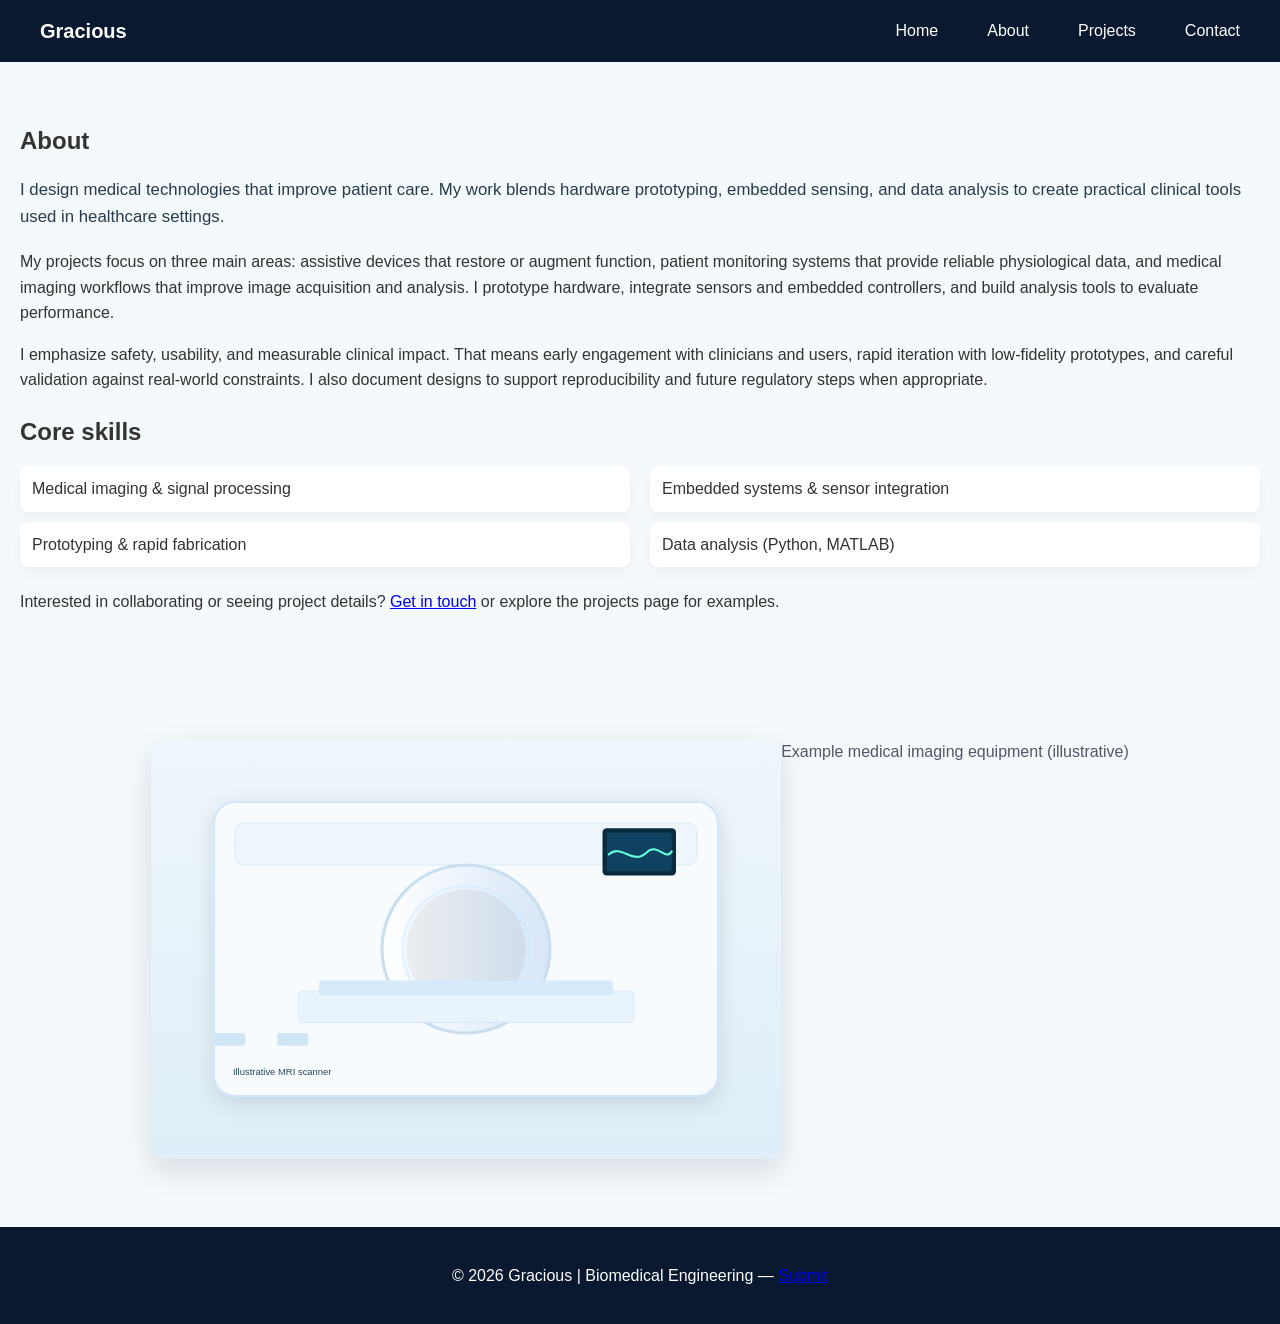
==== biomed eng porfolio/about.html @ 2552b931 "Add files via upload" ====
<!doctype html>
<html lang="en">
<head>
    <meta charset="utf-8">
    <meta name="viewport" content="width=device-width,initial-scale=1">
    <meta name="description" content="About — Biomedical Engineering portfolio and skills.">
    <title>About | Biomedical Engineering Portfolio</title>
    <link rel="icon" href="images/prosthetic.jpg">
    <link rel="stylesheet" href="style.css">
    <meta name="theme-color" content="#0A192F">
</head>
<body>

    <a class="skip-link" href="#main-content">Skip to main content</a>

    <nav>
        <input id="nav-toggle" class="nav-toggle-checkbox" type="checkbox" aria-hidden="true">
        <label for="nav-toggle" class="nav-toggle-label" aria-hidden="true">☰</label>
        <div class="logo">Gracious</div>
        <ul class="nav-menu">
            <li><a href="index.html">Home</a></li>
            <li><a href="about.html" aria-current="page">About</a></li>
            <li><a href="projects.html">Projects</a></li>
            <li><a href="contact.html">Contact</a></li>
        </ul>
    </nav>

    <main id="main-content">
        <article class="about-section">
            <div class="about-grid">
                        <div class="about-content">
                            <h1>About</h1>

                            <p class="lead">I design medical technologies that improve patient care. My work blends hardware prototyping, embedded sensing, and data analysis to create practical clinical tools used in healthcare settings.</p>

                            <p>My projects focus on three main areas: assistive devices that restore or augment function, patient monitoring systems that provide reliable physiological data, and medical imaging workflows that improve image acquisition and analysis. I prototype hardware, integrate sensors and embedded controllers, and build analysis tools to evaluate performance.</p>

                            <p>I emphasize safety, usability, and measurable clinical impact. That means early engagement with clinicians and users, rapid iteration with low-fidelity prototypes, and careful validation against real-world constraints. I also document designs to support reproducibility and future regulatory steps when appropriate.</p>

                            <h2>Core skills</h2>
                            <ul class="skills-list" aria-label="Core skills">
                                <li>Medical imaging & signal processing</li>
                                <li>Embedded systems & sensor integration</li>
                                <li>Prototyping & rapid fabrication</li>
                                <li>Data analysis (Python, MATLAB)</li>
                            </ul>

                            <p>Interested in collaborating or seeing project details? <a href="contact.html">Get in touch</a> or explore the projects page for examples.</p>
                        </div>

            </div>
        </article>

        <figure class="about-figure bottom-figure">
            <a href="#lb-mri"><img class="about-image" src="images/mri.svg" alt="MRI machine" loading="lazy"></a>
            <figcaption>Example medical imaging equipment (illustrative)</figcaption>
        </figure>
            </div>
    </main>

        <footer class="site-footer">
            <div class="container">
                <p>&copy; 2026 Gracious | Biomedical Engineering — <a href="README.md">Submit</a></p>
            </div>
        </footer>

    <!-- CSS-only lightbox target for About page image -->
    <div id="lb-mri" class="lightbox">
        <div class="lightbox-inner">
            <a class="lightbox-close" href="#">✕</a>
            <img class="lightbox-img" src="images/mri.svg" alt="MRI Scanner — illustrative">
        </div>
    </div>

</body>
</html>
---- biomed eng porfolio/style.css ----
/* ===== GENERAL ===== */
body {
    margin: 0;
    font-family: 'Segoe UI', Arial, sans-serif;
    background-color: #F4F9FC;
    color: #333;
    line-height: 1.6;
}

:root {
    --bg: #F4F9FC;
    --text: #0f1724;
    --muted: #556074;
    --accent: #64FFDA;
    --brand-dark: #0A192F;
    --card-bg: #ffffff;
    --container-width: 1100px;
}

h1, h2, h3 {
    margin-bottom: 15px;
}

section {
    padding: 60px 20px;
    text-align: center;
}

/* ===== NAVIGATION ===== */
nav {
    background-color: #0A192F;
    color: white;
    display: flex;
    justify-content: space-between;
    align-items: center;
    padding: 15px 40px;
    position: sticky;
    top: 0;
}

.skip-link {
    position: absolute;
    top: -40px;
    left: 8px;
    background: var(--brand-dark);
    color: var(--accent);
    padding: 8px 12px;
    border-radius: 6px;
    z-index: 2200;
    transition: top 180ms ease;
}
.skip-link:focus {
    top: 8px;
}

.logo {
    font-size: 20px;
    font-weight: bold;
}

nav ul {
    list-style: none;
    margin: 0;
    padding: 0;
}

nav ul li {
    display: inline;
    margin-left: 25px;
}

nav ul li a {
    color: white;
    text-decoration: none;
    font-weight: 500;
    transition: 0.3s;
}

nav ul li a:hover {
    color: #64FFDA;
}

/* ===== HERO SECTION ===== */
.hero {
    background: linear-gradient(rgba(10,25,47,0.8), rgba(10,25,47,0.8)),
                url("images/lab.svg") no-repeat center/cover;
    color: white;
    padding: 100px 20px;
}

/* responsive navigation: small screens */
.nav-toggle-checkbox {
    position: absolute;
    left: -9999px;
}

.nav-toggle-label {
    display: none;
    background: transparent;
    border: 1px solid rgba(255,255,255,0.06);
    color: var(--accent);
    padding: 8px 10px;
    border-radius: 8px;
    font-size: 20px;
    cursor: pointer;
}

.nav-menu {
    display: flex;
    gap: 24px;
    align-items: center;
}

@media (max-width: 768px) {
    .nav-toggle-label { display: inline-block; }
    .nav-menu { display: none; width: 100%; text-align: center; margin-top: 10px; flex-direction: column; }
    .nav-menu li { display: block; margin: 10px 0; }
    nav { padding: 12px 18px; }
    /* when checkbox is checked, show menu */
    .nav-toggle-checkbox:checked + .nav-toggle-label + .logo + .nav-menu { display: flex; }
}

.hero h1 {
    font-size: 40px;
}

.btn {
    display: inline-block;
    margin-top: 20px;
    padding: 12px 25px;
    background-color: #64FFDA;
    color: #0A192F;
    text-decoration: none;
    border-radius: 6px;
    font-weight: bold;
    transition: 0.3s;
}

.btn { cursor: pointer; }

.btn:hover {
    background-color: white;
}

/* ===== INTRO SECTION ===== */
.intro {
    display: flex;
    align-items: center;
    justify-content: center;
    gap: 50px;
    padding: 60px;
    flex-wrap: wrap;
}

.intro img {
    width: 400px;
    max-width: 90%;
    border-radius: 12px;
    box-shadow: 0 4px 15px rgba(0,0,0,0.1);
}

/* ===== ABOUT SECTION ===== */
.about-section {
    /* flow naturally full-width; paragraphs expand edge-to-edge */
    padding: 60px 20px;
    width: 100%;
    box-sizing: border-box;
    background: none;
    min-height: auto;
}

.about-grid {
    /* single-column stack: text spans full width of the page */
    display: grid;
    grid-template-columns: 1fr;
    gap: 24px;
    align-items: start;
    max-width: none;
    margin: 0;
    text-align: left;
}

.about-content h1 {
    margin-top: 0;
}

.lead {
    font-size: 1.05rem;
    color: #2a3b4a;
    margin-bottom: 18px;
}

.skills-list {
    list-style: none;
    padding: 0;
    display: grid;
    grid-template-columns: repeat(2, minmax(0,1fr));
    gap: 10px 20px;
    margin: 14px 0 22px 0;
}

.skills-list li {
    background: #fff;
    padding: 10px 12px;
    border-radius: 8px;
    box-shadow: 0 6px 12px rgba(2,6,23,0.04);
}

.about-figure {
    margin: 0;
    text-align: center;
    color: #556;
}

.about-image {
    width: 100%;
    height: auto;
    max-height: 420px;
    object-fit: cover;
    border-radius: 12px;
    box-shadow: 0 12px 30px rgba(8,20,40,0.12);
}

@media (max-width: 900px) {
    .about-grid { grid-template-columns: 1fr; }
    .about-figure { order: -1; margin-bottom: 18px; }
    /* On small screens, let the section flow naturally */
    .about-section { padding-top: 40px; padding-bottom: 40px; }
    .about-grid { align-items: start; }
}

/* place the figure below the content and center the image */
.about-figure {
    width: 100%;
    display: flex;
    justify-content: center;
    margin: 36px 0 60px 0;
    text-align: center;
}

.about-figure .about-image {
    width: 100%;
    max-width: 980px;
    height: auto;
    border-radius: 12px;
}

/* if we added a special bottom-figure class, keep any extra spacing */
.bottom-figure { margin-top: 48px; }

/* contact status styling */
.contact-status { font-size: 0.98rem; color: var(--muted); }
.contact-status a { color: var(--brand-dark); text-decoration: underline; }

/* ===== CARDS ===== */
.cards {
    display: flex;
    justify-content: center;
    flex-wrap: wrap;
    gap: 25px;
    margin-top: 30px;
}

.container {
    max-width: var(--container-width);
    margin: 0 auto;
    padding: 0 20px;
}

.card {
    background-color: white;
    padding: 25px;
    width: 260px;
    border-radius: 12px;
    box-shadow: 0 6px 15px rgba(0,0,0,0.08);
    transition: transform 0.3s ease;
}

.card:hover {
    transform: translateY(-8px);
}

.card img {
    width: 100%;
    border-radius: 10px;
    margin-bottom: 15px;
}

/* ===== IMAGE GALLERY / REALISTIC PHOTO EFFECTS ===== */
.card-images {
    display: grid;
    grid-template-columns: 1fr 1fr;
    gap: 12px;
    margin-bottom: 12px;
}

.card-images img {
    width: 100%;
    height: 160px; /* consistent thumbnail height */
    object-fit: cover; /* crop to fill while preserving aspect */
    border-radius: 10px;
    display: block;
    background-color: #f2f4f6; /* neutral behind transparent SVGs */
    box-shadow: 0 10px 30px rgba(8,20,40,0.12), inset 0 -3px 8px rgba(0,0,0,0.04);
    transition: transform 320ms cubic-bezier(.2,.8,.2,1), filter 320ms ease, box-shadow 320ms ease;
    filter: saturate(1.02) contrast(1.03) brightness(0.99);
}

.card-images img:hover {
    transform: translateY(-6px) scale(1.03);
    filter: saturate(1.08) contrast(1.06) brightness(1.02);
    box-shadow: 0 18px 40px rgba(8,20,40,0.18), inset 0 -4px 10px rgba(0,0,0,0.05);
}

/* make thumbnails clearly clickable */
.card-images img {
    cursor: pointer;
}

/* ===== LIGHTBOX / MODAL (CSS only using :target) ===== */
.lightbox {
    position: fixed;
    inset: 0;
    display: none;
    align-items: center;
    justify-content: center;
    background: rgba(8,12,20,0.85);
    z-index: 1200;
}

.lightbox:target {
    display: flex;
}

.lightbox-inner {
    max-width: 95vw;
    max-height: 92vh;
    display: flex;
    align-items: center;
    justify-content: center;
    position: relative;
}

.lightbox-img {
    max-width: 100%;
    max-height: 100%;
    border-radius: 8px;
    box-shadow: 0 30px 80px rgba(2,6,23,0.6);
    background: #fff;
}

.lightbox-close {
    position: absolute;
    top: -18px;
    right: -18px;
    display: inline-flex;
    align-items: center;
    justify-content: center;
    background: #111;
    color: #fff;
    width: 40px;
    height: 40px;
    border-radius: 50%;
    text-decoration: none;
    font-size: 22px;
    line-height: 1;
    box-shadow: 0 6px 18px rgba(0,0,0,0.35);
}

@media (max-width: 600px) {
    .lightbox-inner { max-height: 88vh; }
}

/* subtle framing for the first image to give a more photographic look */
.card-images img:first-child {
    border-top-right-radius: 8px;
}

@media (max-width: 600px) {
    .card-images {
        grid-template-columns: 1fr; /* stack images on small screens */
    }

    .card-images img {
        height: 220px; /* larger vertical preview when stacked */
    }
}

/* ===== CONTACT FORM ===== */
form input, 
form textarea {
    width: 70%;
    max-width: 500px;
    padding: 12px;
    margin-bottom: 15px;
    border: 1px solid #ccc;
    border-radius: 6px;
}

form textarea {
    height: 120px;
}

button {
    padding: 12px 25px;
    background-color: #0A192F;
    color: white;
    border: none;
    border-radius: 6px;
    cursor: pointer;
    transition: 0.3s;
}

button:hover {
    background-color: #64FFDA;
    color: #0A192F;
}

/* ===== FOOTER ===== */
footer {
    background-color: #0A192F;
    color: white;
    text-align: center;
    padding: 20px;
    margin-top: 40px;
}

/* ===== RESPONSIVE DESIGN ===== */
@media (max-width: 768px) {
    nav {
        flex-direction: column;
        text-align: center;
    }

    nav ul li {
        display: block;
        margin: 10px 0;
    }

    .intro {
        flex-direction: column;
        text-align: center;
    }

    .hero h1 {
        font-size: 28px;
    }
}
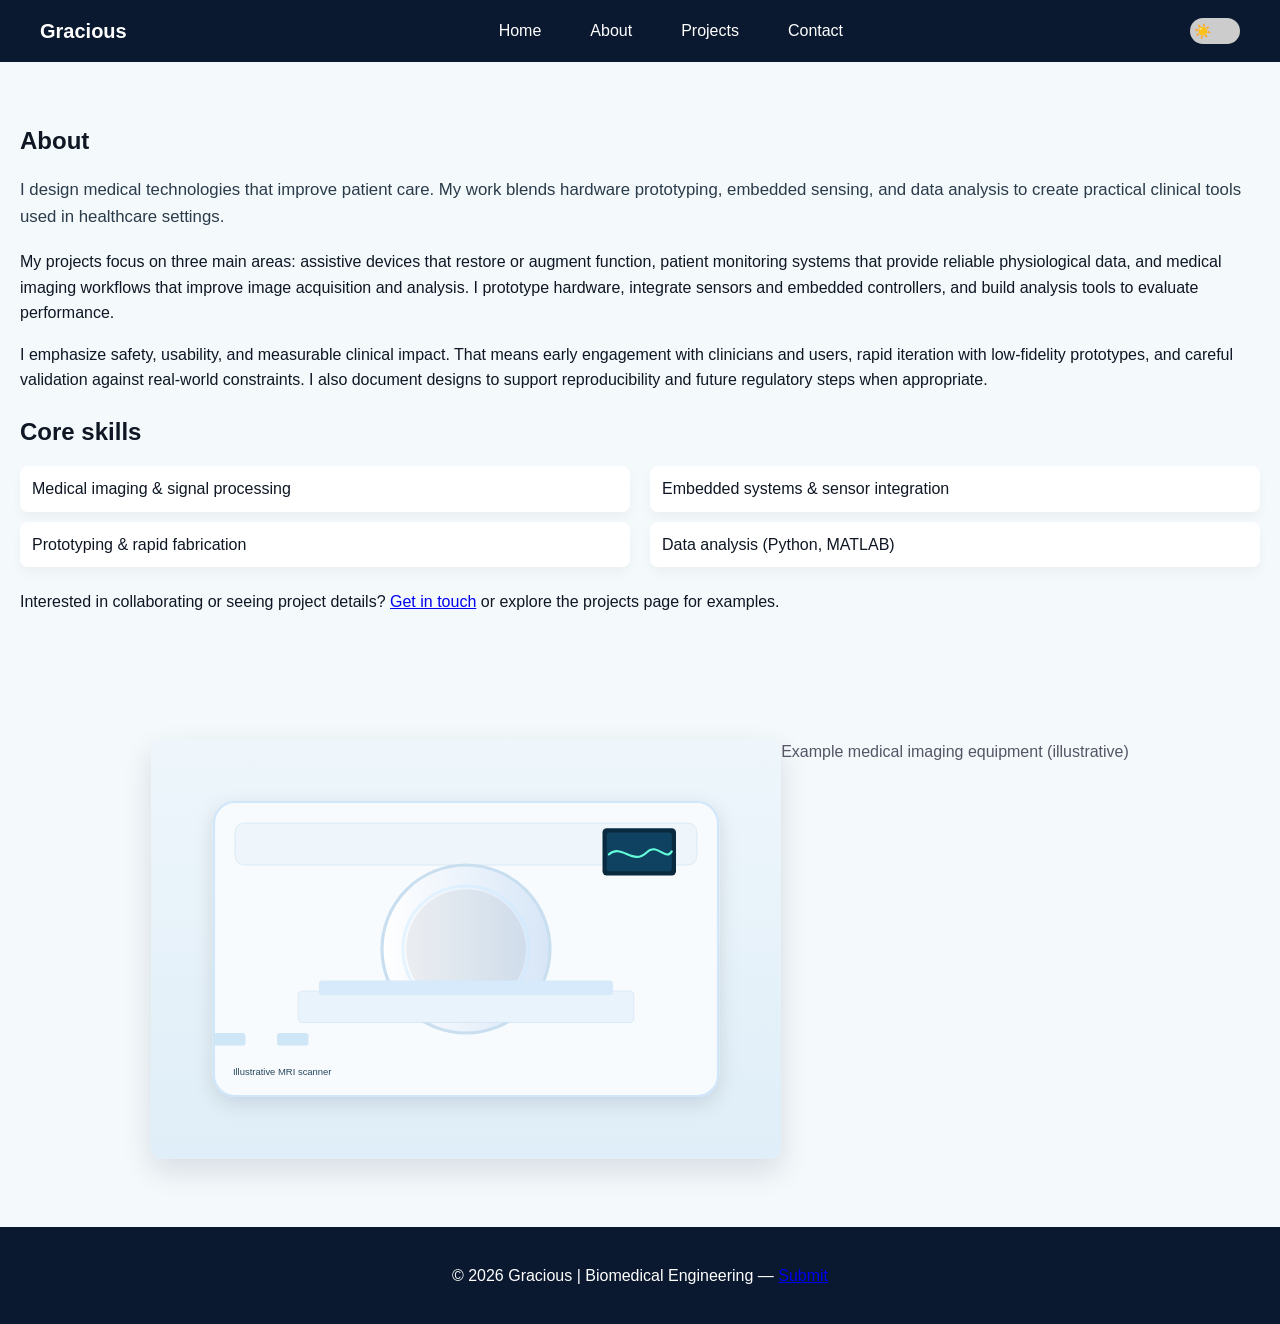
==== commit fd92aaf1: "Add files via upload" ====
--- a/biomed eng porfolio/about.html
+++ b/biomed eng porfolio/about.html
@@ -23,6 +23,10 @@
             <li><a href="projects.html">Projects</a></li>
             <li><a href="contact.html">Contact</a></li>
         </ul>
+        <div class="theme-toggle-container">
+            <input id="theme-toggle" class="theme-toggle-checkbox" type="checkbox" aria-label="Toggle dark mode">
+            <label for="theme-toggle" class="theme-toggle-label"></label>
+        </div>
     </nav>
 
     <main id="main-content">
@@ -72,5 +76,7 @@
         </div>
     </div>
 
+<script src="script.js"></script>
+
 </body>
 </html>
--- a/biomed eng porfolio/style.css
+++ b/biomed eng porfolio/style.css
@@ -2,9 +2,10 @@
 body {
     margin: 0;
     font-family: 'Segoe UI', Arial, sans-serif;
-    background-color: #F4F9FC;
-    color: #333;
+    background-color: var(--bg);
+    color: var(--text);
     line-height: 1.6;
+    transition: background-color 300ms ease, color 300ms ease;
 }
 
 :root {
@@ -17,6 +18,15 @@
     --container-width: 1100px;
 }
 
+html[data-theme="dark"] {
+    --bg: #0A192F;
+    --text: #E6F7FF;
+    --muted: #A9C5DB;
+    --accent: #64FFDA;
+    --brand-dark: #1A2B47;
+    --card-bg: #1A2B47;
+}
+
 h1, h2, h3 {
     margin-bottom: 15px;
 }
@@ -28,7 +38,7 @@
 
 /* ===== NAVIGATION ===== */
 nav {
-    background-color: #0A192F;
+    background-color: var(--brand-dark);
     color: white;
     display: flex;
     justify-content: space-between;
@@ -36,6 +46,7 @@
     padding: 15px 40px;
     position: sticky;
     top: 0;
+    transition: background-color 300ms ease;
 }
 
 .skip-link {
@@ -118,6 +129,9 @@
     nav { padding: 12px 18px; }
     /* when checkbox is checked, show menu */
     .nav-toggle-checkbox:checked + .nav-toggle-label + .logo + .nav-menu { display: flex; }
+    
+    /* Hide theme toggle on small screens, keep as overlay above nav if needed */
+    .theme-toggle-container { position: absolute; right: 15px; top: 15px; }
 }
 
 .hero h1 {
@@ -150,6 +164,10 @@
     gap: 50px;
     padding: 60px;
     flex-wrap: wrap;
+}
+
+.intro h2 {
+    transition: opacity 150ms ease;
 }
 
 .intro img {
@@ -393,36 +411,115 @@
     max-width: 500px;
     padding: 12px;
     margin-bottom: 15px;
-    border: 1px solid #ccc;
+    border: 2px solid #e5e7eb;
     border-radius: 6px;
+    font-family: inherit;
+    background-color: white;
+    color: #1f2937;
+    transition: all 200ms ease;
+}
+
+form input:focus, 
+form textarea:focus {
+    outline: none;
+    border-color: var(--accent);
+    box-shadow: 0 0 0 3px rgba(100, 255, 218, 0.1);
+}
+
+form input.input-error,
+form textarea.input-error {
+    border-color: #ef4444;
+    background-color: rgba(239, 68, 68, 0.05);
+    animation: shake 300ms ease;
+}
+
+form input.input-error:focus,
+form textarea.input-error:focus {
+    box-shadow: 0 0 0 3px rgba(239, 68, 68, 0.1);
+}
+
+@keyframes shake {
+    0%, 100% { transform: translateX(0); }
+    25% { transform: translateX(-5px); }
+    75% { transform: translateX(5px); }
 }
 
 form textarea {
     height: 120px;
+    resize: vertical;
+    min-height: 80px;
+}
+
+form input::placeholder,
+form textarea::placeholder {
+    color: #9ca3af;
 }
 
 button {
     padding: 12px 25px;
-    background-color: #0A192F;
+    background-color: var(--brand-dark);
     color: white;
     border: none;
     border-radius: 6px;
     cursor: pointer;
-    transition: 0.3s;
-}
-
-button:hover {
-    background-color: #64FFDA;
-    color: #0A192F;
+    transition: all 200ms ease;
+    position: relative;
+    overflow: hidden;
+    font-weight: 600;
+    font-size: 14px;
+}
+
+button:hover:not(:disabled) {
+    transform: translateY(-2px);
+    box-shadow: 0 4px 12px rgba(0, 0, 0, 0.15);
+    background-color: #1a2b47;
+}
+
+button:active:not(:disabled) {
+    transform: translateY(0);
+}
+
+button:disabled {
+    opacity: 0.6;
+    cursor: not-allowed;
+}
+
+button:focus-visible {
+    outline: 2px solid var(--accent);
+    outline-offset: 2px;
+}
+
+html[data-theme="dark"] button {
+    background-color: var(--accent);
+    color: var(--brand-dark);
+}
+
+html[data-theme="dark"] button:hover:not(:disabled) {
+    background-color: white;
+}
+
+html[data-theme="dark"] button:active:not(:disabled) {
+    background-color: #f0f0f0;
+}
+
+/* ===== FORM LABELS ===== */
+form label {
+    display: block;
+    margin-bottom: 6px;
+    font-weight: 600;
+    color: var(--text);
+    font-size: 14px;
+    transition: color 200ms ease;
 }
 
 /* ===== FOOTER ===== */
 footer {
-    background-color: #0A192F;
+    background-color: var(--brand-dark);
     color: white;
     text-align: center;
     padding: 20px;
     margin-top: 40px;
+    transition: background-color 300ms ease;
 }
 
 /* ===== RESPONSIVE DESIGN ===== */
@@ -445,4 +542,364 @@
     .hero h1 {
         font-size: 28px;
     }
+}
+
+/* ===== THEME TOGGLE BUTTON ===== */
+.theme-toggle-container {
+    display: flex;
+    align-items: center;
+    gap: 10px;
+}
+
+.theme-toggle-checkbox {
+    display: none;
+}
+
+.theme-toggle-label {
+    display: inline-flex;
+    align-items: center;
+    justify-content: center;
+    width: 50px;
+    height: 26px;
+    background-color: #ccc;
+    border-radius: 13px;
+    cursor: pointer;
+    position: relative;
+    transition: background-color 300ms ease;
+}
+
+html[data-theme="dark"] .theme-toggle-label {
+    background-color: var(--accent);
+}
+
+.theme-toggle-label::after {
+    content: '☀️';
+    position: absolute;
+    left: 4px;
+    font-size: 14px;
+    transition: left 300ms ease;
+}
+
+.theme-toggle-checkbox:checked + .theme-toggle-label::after {
+    content: '🌙';
+    left: 24px;
+}
+
+/* ===== HERO HIGHLIGHT DEMO ===== */
+.hero-highlight {
+    background: linear-gradient(135deg, rgba(100, 255, 218, 0.2), rgba(10, 25, 47, 0.85)),
+                url("images/lab.svg") no-repeat center/cover !important;
+    filter: brightness(1.15) saturate(1.25);
+    animation: highlight-pulse 600ms cubic-bezier(0.34, 1.56, 0.64, 1);
+}
+
+@keyframes highlight-pulse {
+    0% {
+        filter: brightness(1) saturate(1);
+    }
+    50% {
+        filter: brightness(1.3) saturate(1.5);
+    }
+    100% {
+        filter: brightness(1.15) saturate(1.25);
+    }
+}
+
+/* ===== DARK MODE SPECIFIC STYLES ===== */
+html[data-theme="dark"] .card {
+    background-color: var(--card-bg);
+    border: 1px solid rgba(100, 255, 218, 0.1);
+    box-shadow: 0 6px 15px rgba(0,0,0,0.3);
+}
+
+html[data-theme="dark"] .skills-list li {
+    background: var(--card-bg);
+    color: var(--text);
+    border: 1px solid rgba(100, 255, 218, 0.1);
+}
+
+html[data-theme="dark"] .lead {
+    color: var(--muted);
+}
+
+html[data-theme="dark"] label {
+    color: var(--text);
+}
+
+html[data-theme="dark"] form input,
+html[data-theme="dark"] form textarea {
+    background-color: var(--card-bg);
+    color: var(--text);
+    border: 1px solid rgba(100, 255, 218, 0.2);
+}
+
+html[data-theme="dark"] form input::placeholder,
+html[data-theme="dark"] form textarea::placeholder {
+    color: var(--muted);
+}
+
+html[data-theme="dark"] button {
+    background-color: var(--accent);
+    color: var(--brand-dark);
+}
+
+html[data-theme="dark"] button:hover {
+    background-color: white;
+    color: var(--brand-dark);
+}
+
+html[data-theme="dark"] a {
+    color: var(--accent);
+}
+
+html[data-theme="dark"] a:visited {
+    color: #a0e7d7;
+}
+
+html[data-theme="dark"] footer {
+    background-color: var(--brand-dark);
+    border-top: 1px solid rgba(100, 255, 218, 0.1);
+}
+
+/* ===== DEMO BUTTON ===== */
+#demo-button {
+    padding: 12px 25px;
+    background-color: var(--accent);
+    color: var(--brand-dark);
+    border: none;
+    border-radius: 6px;
+    font-weight: bold;
+    cursor: pointer;
+    transition: all 300ms cubic-bezier(0.34, 1.56, 0.64, 1);
+}
+
+#demo-button:hover {
+    transform: scale(1.08);
+    box-shadow: 0 6px 16px rgba(100, 255, 218, 0.4);
+}
+
+#demo-button:active {
+    transform: scale(0.96);
+}
+
+html[data-theme="dark"] #demo-button {
+    background-color: var(--accent);
+    color: var(--brand-dark);
+}
+
+#set-user-name {
+    padding: 8px 16px;
+    background-color: var(--accent);
+    color: var(--brand-dark);
+    border: none;
+    border-radius: 6px;
+    cursor: pointer;
+    font-weight: 600;
+    transition: all 200ms ease;
+}
+
+#set-user-name:hover {
+    transform: scale(1.05);
+    box-shadow: 0 4px 12px rgba(100, 255, 218, 0.3);
+}
+
+#set-user-name:active {
+    transform: scale(0.98);
+}
+
+html[data-theme="dark"] #set-user-name {
+    background-color: var(--accent);
+    color: var(--brand-dark);
+}
+
+/* ===== NOTIFICATIONS ===== */
+.notification {
+    position: fixed;
+    bottom: -100px;
+    left: 50%;
+    transform: translateX(-50%);
+    padding: 16px 24px;
+    background: white;
+    border-radius: 8px;
+    box-shadow: 0 8px 24px rgba(0, 0, 0, 0.15);
+    display: flex;
+    align-items: center;
+    gap: 12px;
+    z-index: 3000;
+    transition: bottom 300ms cubic-bezier(0.34, 1.56, 0.64, 1);
+    max-width: 90%;
+    margin: 0 auto;
+    white-space: normal;
+    word-wrap: break-word;
+}
+
+.notification.show {
+    bottom: 20px;
+}
+
+.notification-icon {
+    font-size: 20px;
+    font-weight: bold;
+    flex-shrink: 0;
+}
+
+.notification-message {
+    font-size: 14px;
+    line-height: 1.4;
+}
+
+.notification-success {
+    background: #10b981;
+    color: white;
+}
+
+.notification-error {
+    background: #ef4444;
+    color: white;
+}
+
+.notification-info {
+    background: #3b82f6;
+    color: white;
+}
+
+html[data-theme="dark"] .notification {
+    background: var(--card-bg);
+    box-shadow: 0 8px 24px rgba(0, 0, 0, 0.35);
+    color: var(--text);
+}
+
+html[data-theme="dark"] .notification-success {
+    background: #059669;
+}
+
+html[data-theme="dark"] .notification-error {
+    background: #dc2626;
+}
+
+html[data-theme="dark"] .notification-info {
+    background: #2563eb;
+}
+
+/* ===== CUSTOM NAME MODAL ===== */
+.name-modal {
+    position: fixed;
+    inset: 0;
+    background: rgba(0, 0, 0, 0.5);
+    display: flex;
+    align-items: center;
+    justify-content: center;
+    z-index: 3001;
+    opacity: 0;
+    transition: opacity 300ms ease;
+}
+
+.name-modal.show {
+    opacity: 1;
+}
+
+.name-modal-content {
+    background: white;
+    padding: 32px;
+    border-radius: 12px;
+    box-shadow: 0 20px 60px rgba(0, 0, 0, 0.2);
+    max-width: 400px;
+    width: 90%;
+    animation: modalSlideIn 300ms cubic-bezier(0.34, 1.56, 0.64, 1);
+}
+
+html[data-theme="dark"] .name-modal-content {
+    background: var(--card-bg);
+    color: var(--text);
+}
+
+@keyframes modalSlideIn {
+    from {
+        transform: translateY(-30px);
+        opacity: 0;
+    }
+    to {
+        transform: translateY(0);
+        opacity: 1;
+    }
+}
+
+.name-modal-content h3 {
+    margin-top: 0;
+    margin-bottom: 20px;
+    font-size: 20px;
+}
+
+.name-modal-content input {
+    width: 100%;
+    padding: 12px;
+    border: 2px solid #ddd;
+    border-radius: 6px;
+    font-size: 16px;
+    box-sizing: border-box;
+    margin-bottom: 20px;
+    transition: border-color 200ms ease;
+}
+
+html[data-theme="dark"] .name-modal-content input {
+    background: var(--bg);
+    color: var(--text);
+    border-color: rgba(100, 255, 218, 0.2);
+}
+
+.name-modal-content input:focus {
+    outline: none;
+    border-color: var(--accent);
+    box-shadow: 0 0 0 3px rgba(100, 255, 218, 0.1);
+}
+
+.name-modal-buttons {
+    display: flex;
+    gap: 12px;
+}
+
+.btn-primary, .btn-secondary {
+    flex: 1;
+    padding: 12px;
+    border: none;
+    border-radius: 6px;
+    font-weight: 600;
+    cursor: pointer;
+    transition: all 200ms ease;
+}
+
+.btn-primary {
+    background: var(--accent);
+    color: var(--brand-dark);
+}
+
+.btn-primary:hover {
+    background: white;
+    transform: translateY(-2px);
+    box-shadow: 0 4px 12px rgba(100, 255, 218, 0.3);
+}
+
+.btn-secondary {
+    background: #e5e7eb;
+    color: #1f2937;
+}
+
+html[data-theme="dark"] .btn-secondary {
+    background: rgba(100, 255, 218, 0.1);
+    color: var(--accent);
+}
+
+.btn-secondary:hover {
+    background: #d1d5db;
+    transform: translateY(-2px);
+}
+
+html[data-theme="dark"] .btn-secondary:hover {
+    background: rgba(100, 255, 218, 0.15);
+}
+
+/* ===== ACCESSIBILITY ===== */
+*:focus-visible {
+    outline: 2px solid var(--accent);
+    outline-offset: 2px;
 }
